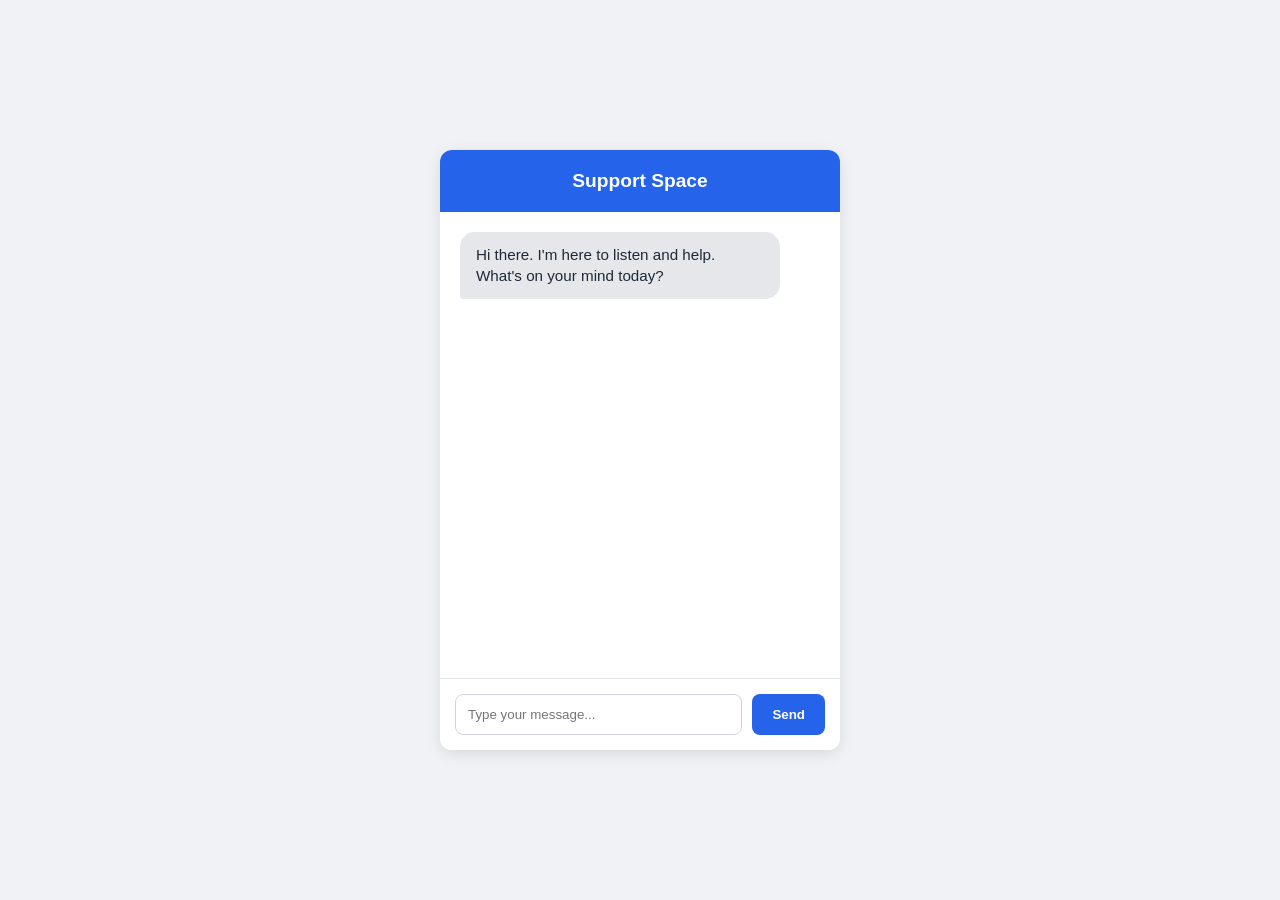
==== index.html @ b96ab1fa "Deployment ready" ====
<!DOCTYPE html>
<html lang="en">
<head>
    <meta charset="UTF-8">
    <meta name="viewport" content="width=device-width, initial-scale=1.0">
    <title>AI Mental Health Assistant</title>
    <style>
        body { font-family: 'Segoe UI', Tahoma, Geneva, Verdana, sans-serif; background-color: #f0f2f5; margin: 0; display: flex; justify-content: center; align-items: center; height: 100vh; }
        .chat-container { width: 400px; height: 600px; background: white; border-radius: 12px; box-shadow: 0 4px 15px rgba(0,0,0,0.1); display: flex; flex-direction: column; overflow: hidden; }
        .header { background: #2563eb; color: white; padding: 20px; text-align: center; font-weight: bold; font-size: 1.2em; }
        .chat-box { flex: 1; padding: 20px; overflow-y: auto; display: flex; flex-direction: column; gap: 15px; }
        .message { max-width: 80%; padding: 12px 16px; border-radius: 15px; line-height: 1.4; font-size: 0.95em; }
        .user-msg { background: #2563eb; color: white; align-self: flex-end; border-bottom-right-radius: 4px; }
        .bot-msg { background: #e5e7eb; color: #1f2937; align-self: flex-start; border-bottom-left-radius: 4px; }
        .bot-strategy { font-size: 0.85em; background: #dbeafe; color: #1e40af; padding: 8px 12px; border-radius: 8px; margin-top: 5px; border-left: 4px solid #3b82f6; }
        .emergency { background: #fee2e2; color: #991b1b; border-left: 4px solid #dc2626; font-weight: bold; }
        .input-area { padding: 15px; background: white; border-top: 1px solid #e5e7eb; display: flex; gap: 10px; }
        input { flex: 1; padding: 12px; border: 1px solid #d1d5db; border-radius: 8px; outline: none; }
        button { padding: 12px 20px; background: #2563eb; color: white; border: none; border-radius: 8px; cursor: pointer; font-weight: bold; }
        button:hover { background: #1d4ed8; }
    </style>
</head>
<body>

<div class="chat-container">
    <div class="header">Support Space</div>
    <div class="chat-box" id="chat-box">
        <div class="message bot-msg">Hi there. I'm here to listen and help. What's on your mind today?</div>
    </div>
    <div class="input-area">
        <input type="text" id="user-input" placeholder="Type your message..." onkeypress="handleKeyPress(event)">
        <button onclick="sendMessage()">Send</button>
    </div>
</div>

<script>
    async function sendMessage() {
        const inputField = document.getElementById("user-input");
        const message = inputField.value.trim();
        if (!message) return;

        // 1. Display User Message
        appendMessage(message, "user-msg");
        inputField.value = "";

        // 2. Send to FastAPI Backend
        try {
            const response = await fetch("/chat", {
                method: "POST",
                headers: { "Content-Type": "application/json" },
                body: JSON.stringify({ user_message: message })
            });
            const data = await response.json();

            // 3. Display Bot Reply
            let botClasses = "message bot-msg";
            if (data.is_escalated) botClasses += " emergency"; // Make it red if it's an emergency
            
            appendMessage(data.reply, botClasses);

            // 4. Display Coping Strategy (if it exists)
            if (data.coping_strategy && !data.is_escalated) {
                const strategyHtml = `<div class="bot-strategy"><b>Suggested Strategy:</b> ${data.coping_strategy}</div>`;
                const chatBox = document.getElementById("chat-box");
                chatBox.insertAdjacentHTML('beforeend', strategyHtml);
                chatBox.scrollTop = chatBox.scrollHeight;
            }

        } catch (error) {
            appendMessage("Sorry, the server is offline.", "message bot-msg emergency");
        }
    }

    function appendMessage(text, className) {
        const chatBox = document.getElementById("chat-box");
        const msgDiv = document.createElement("div");
        msgDiv.className = `message ${className}`;
        msgDiv.textContent = text;
        chatBox.appendChild(msgDiv);
        chatBox.scrollTop = chatBox.scrollHeight;
    }

    function handleKeyPress(event) {
        if (event.key === "Enter") sendMessage();
    }
</script>

</body>
</html>
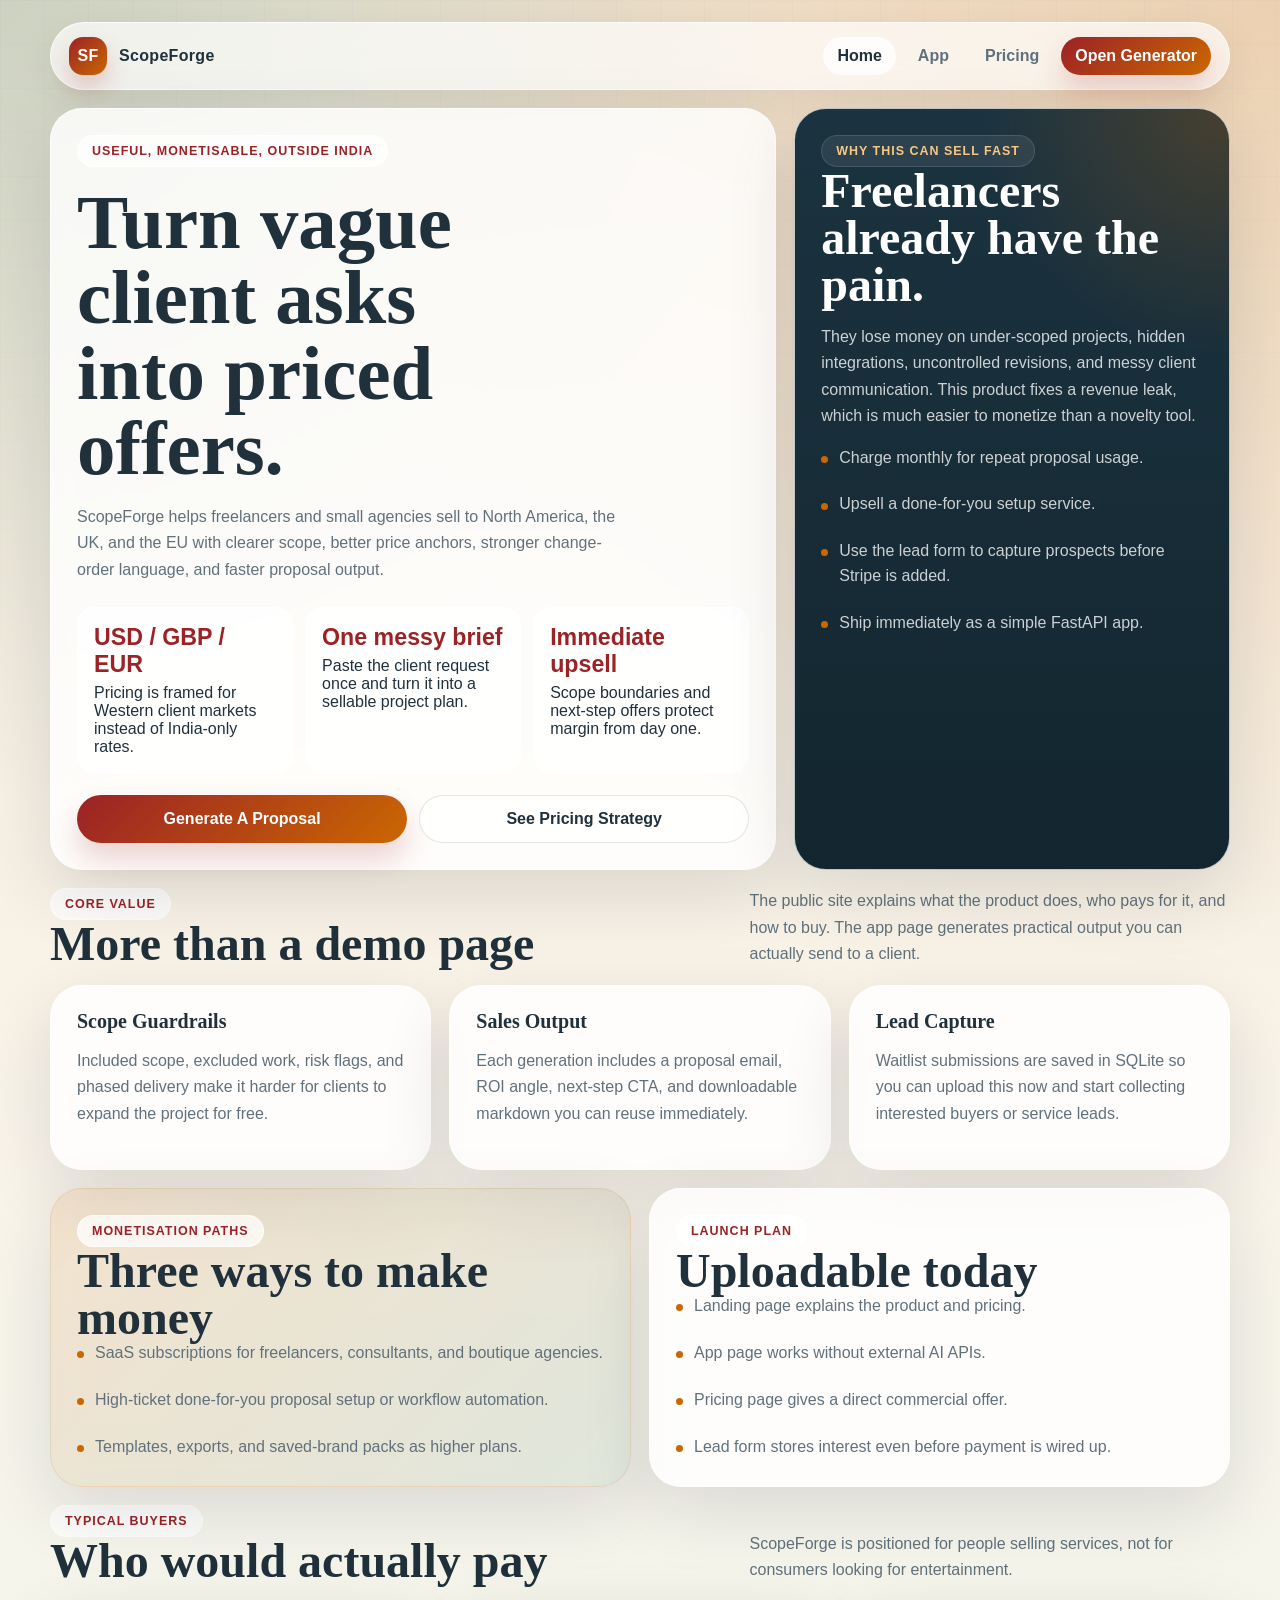
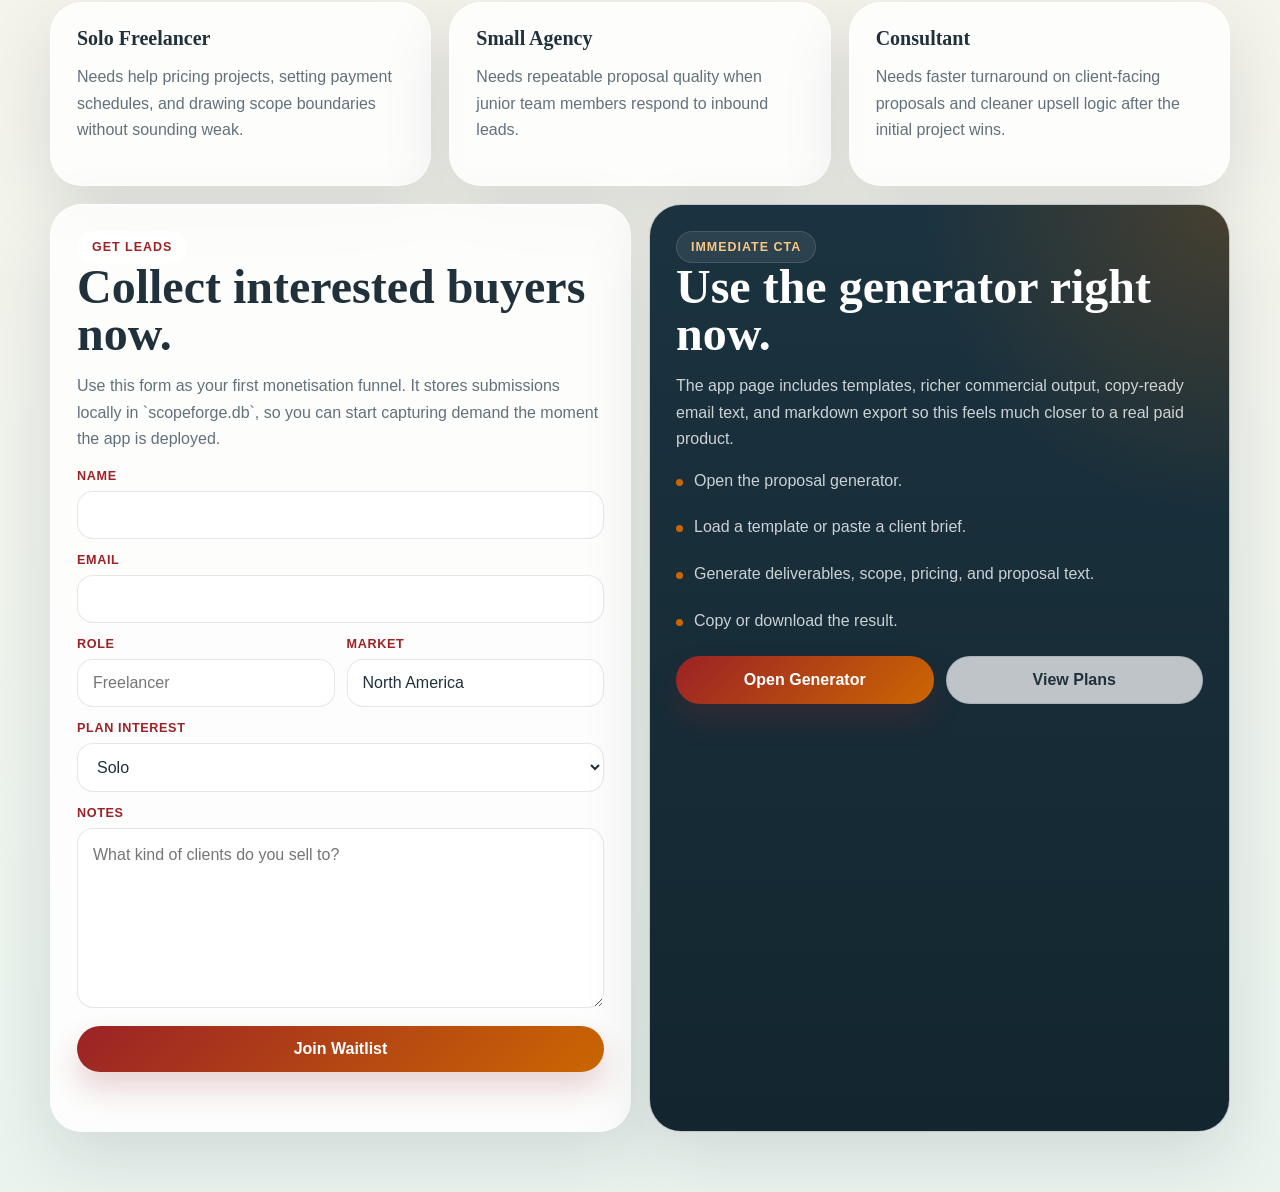
==== commit 7a24f51e: "chore: security enhancements, gitignore updates, and documentation" ====
--- a/index.html
+++ b/index.html
@@ -3,87 +3,210 @@
 <head>
     <meta charset="UTF-8">
     <meta name="viewport" content="width=device-width, initial-scale=1.0">
-    <title>AI Mental Health Assistant</title>
-    <style>
-        body { font-family: 'Segoe UI', Tahoma, Geneva, Verdana, sans-serif; background-color: #f0f2f5; margin: 0; display: flex; justify-content: center; align-items: center; height: 100vh; }
-        .chat-container { width: 400px; height: 600px; background: white; border-radius: 12px; box-shadow: 0 4px 15px rgba(0,0,0,0.1); display: flex; flex-direction: column; overflow: hidden; }
-        .header { background: #2563eb; color: white; padding: 20px; text-align: center; font-weight: bold; font-size: 1.2em; }
-        .chat-box { flex: 1; padding: 20px; overflow-y: auto; display: flex; flex-direction: column; gap: 15px; }
-        .message { max-width: 80%; padding: 12px 16px; border-radius: 15px; line-height: 1.4; font-size: 0.95em; }
-        .user-msg { background: #2563eb; color: white; align-self: flex-end; border-bottom-right-radius: 4px; }
-        .bot-msg { background: #e5e7eb; color: #1f2937; align-self: flex-start; border-bottom-left-radius: 4px; }
-        .bot-strategy { font-size: 0.85em; background: #dbeafe; color: #1e40af; padding: 8px 12px; border-radius: 8px; margin-top: 5px; border-left: 4px solid #3b82f6; }
-        .emergency { background: #fee2e2; color: #991b1b; border-left: 4px solid #dc2626; font-weight: bold; }
-        .input-area { padding: 15px; background: white; border-top: 1px solid #e5e7eb; display: flex; gap: 10px; }
-        input { flex: 1; padding: 12px; border: 1px solid #d1d5db; border-radius: 8px; outline: none; }
-        button { padding: 12px 20px; background: #2563eb; color: white; border: none; border-radius: 8px; cursor: pointer; font-weight: bold; }
-        button:hover { background: #1d4ed8; }
-    </style>
+    <title>ScopeForge | Proposal Generator For Western Client Work</title>
+    <link rel="stylesheet" href="/static/scopeforge.css">
 </head>
 <body>
-
-<div class="chat-container">
-    <div class="header">Support Space</div>
-    <div class="chat-box" id="chat-box">
-        <div class="message bot-msg">Hi there. I'm here to listen and help. What's on your mind today?</div>
-    </div>
-    <div class="input-area">
-        <input type="text" id="user-input" placeholder="Type your message..." onkeypress="handleKeyPress(event)">
-        <button onclick="sendMessage()">Send</button>
-    </div>
-</div>
-
-<script>
-    async function sendMessage() {
-        const inputField = document.getElementById("user-input");
-        const message = inputField.value.trim();
-        if (!message) return;
-
-        // 1. Display User Message
-        appendMessage(message, "user-msg");
-        inputField.value = "";
-
-        // 2. Send to FastAPI Backend
-        try {
-            const response = await fetch("/chat", {
-                method: "POST",
-                headers: { "Content-Type": "application/json" },
-                body: JSON.stringify({ user_message: message })
-            });
-            const data = await response.json();
-
-            // 3. Display Bot Reply
-            let botClasses = "message bot-msg";
-            if (data.is_escalated) botClasses += " emergency"; // Make it red if it's an emergency
-            
-            appendMessage(data.reply, botClasses);
-
-            // 4. Display Coping Strategy (if it exists)
-            if (data.coping_strategy && !data.is_escalated) {
-                const strategyHtml = `<div class="bot-strategy"><b>Suggested Strategy:</b> ${data.coping_strategy}</div>`;
-                const chatBox = document.getElementById("chat-box");
-                chatBox.insertAdjacentHTML('beforeend', strategyHtml);
-                chatBox.scrollTop = chatBox.scrollHeight;
-            }
-
-        } catch (error) {
-            appendMessage("Sorry, the server is offline.", "message bot-msg emergency");
-        }
-    }
-
-    function appendMessage(text, className) {
-        const chatBox = document.getElementById("chat-box");
-        const msgDiv = document.createElement("div");
-        msgDiv.className = `message ${className}`;
-        msgDiv.textContent = text;
-        chatBox.appendChild(msgDiv);
-        chatBox.scrollTop = chatBox.scrollHeight;
-    }
-
-    function handleKeyPress(event) {
-        if (event.key === "Enter") sendMessage();
-    }
-</script>
-
+    <main class="page">
+        <nav class="nav">
+            <a class="brand" href="/">
+                <span class="brand-mark">SF</span>
+                <span>ScopeForge</span>
+            </a>
+            <div class="nav-links">
+                <a class="active" href="/">Home</a>
+                <a href="/app">App</a>
+                <a href="/pricing">Pricing</a>
+                <a class="cta-link" href="/app">Open Generator</a>
+            </div>
+        </nav>
+
+        <section class="hero">
+            <article class="hero-card">
+                <div class="eyebrow">Useful, monetisable, outside India</div>
+                <h1>Turn vague client asks into priced offers.</h1>
+                <div class="hero-copy">
+                    <p>
+                        ScopeForge helps freelancers and small agencies sell to North America,
+                        the UK, and the EU with clearer scope, better price anchors, stronger
+                        change-order language, and faster proposal output.
+                    </p>
+                </div>
+                <div class="metric-row">
+                    <div class="metric">
+                        <strong>USD / GBP / EUR</strong>
+                        <span>Pricing is framed for Western client markets instead of India-only rates.</span>
+                    </div>
+                    <div class="metric">
+                        <strong>One messy brief</strong>
+                        <span>Paste the client request once and turn it into a sellable project plan.</span>
+                    </div>
+                    <div class="metric">
+                        <strong>Immediate upsell</strong>
+                        <span>Scope boundaries and next-step offers protect margin from day one.</span>
+                    </div>
+                </div>
+                <div class="actions">
+                    <a class="button button-primary" href="/app">Generate A Proposal</a>
+                    <a class="button button-ghost" href="/pricing">See Pricing Strategy</a>
+                </div>
+            </article>
+
+            <aside class="hero-card dark-card">
+                <div class="eyebrow">Why this can sell fast</div>
+                <h2>Freelancers already have the pain.</h2>
+                <p>
+                    They lose money on under-scoped projects, hidden integrations,
+                    uncontrolled revisions, and messy client communication. This product
+                    fixes a revenue leak, which is much easier to monetize than a novelty tool.
+                </p>
+                <ul class="list">
+                    <li>Charge monthly for repeat proposal usage.</li>
+                    <li>Upsell a done-for-you setup service.</li>
+                    <li>Use the lead form to capture prospects before Stripe is added.</li>
+                    <li>Ship immediately as a simple FastAPI app.</li>
+                </ul>
+            </aside>
+        </section>
+
+        <section class="section">
+            <div class="section-header">
+                <div>
+                    <div class="eyebrow">Core Value</div>
+                    <h2>More than a demo page</h2>
+                </div>
+                <p>
+                    The public site explains what the product does, who pays for it, and how to buy.
+                    The app page generates practical output you can actually send to a client.
+                </p>
+            </div>
+            <div class="cards-3">
+                <article class="card">
+                    <h3>Scope Guardrails</h3>
+                    <p>Included scope, excluded work, risk flags, and phased delivery make it harder for clients to expand the project for free.</p>
+                </article>
+                <article class="card">
+                    <h3>Sales Output</h3>
+                    <p>Each generation includes a proposal email, ROI angle, next-step CTA, and downloadable markdown you can reuse immediately.</p>
+                </article>
+                <article class="card">
+                    <h3>Lead Capture</h3>
+                    <p>Waitlist submissions are saved in SQLite so you can upload this now and start collecting interested buyers or service leads.</p>
+                </article>
+            </div>
+        </section>
+
+        <section class="section split">
+            <article class="card highlight">
+                <div class="eyebrow">Monetisation Paths</div>
+                <h2>Three ways to make money</h2>
+                <ul class="list">
+                    <li>SaaS subscriptions for freelancers, consultants, and boutique agencies.</li>
+                    <li>High-ticket done-for-you proposal setup or workflow automation.</li>
+                    <li>Templates, exports, and saved-brand packs as higher plans.</li>
+                </ul>
+            </article>
+            <article class="card">
+                <div class="eyebrow">Launch Plan</div>
+                <h2>Uploadable today</h2>
+                <ul class="list">
+                    <li>Landing page explains the product and pricing.</li>
+                    <li>App page works without external AI APIs.</li>
+                    <li>Pricing page gives a direct commercial offer.</li>
+                    <li>Lead form stores interest even before payment is wired up.</li>
+                </ul>
+            </article>
+        </section>
+
+        <section class="section">
+            <div class="section-header">
+                <div>
+                    <div class="eyebrow">Typical Buyers</div>
+                    <h2>Who would actually pay</h2>
+                </div>
+                <p>ScopeForge is positioned for people selling services, not for consumers looking for entertainment.</p>
+            </div>
+            <div class="cards-3">
+                <article class="card">
+                    <h3>Solo Freelancer</h3>
+                    <p>Needs help pricing projects, setting payment schedules, and drawing scope boundaries without sounding weak.</p>
+                </article>
+                <article class="card">
+                    <h3>Small Agency</h3>
+                    <p>Needs repeatable proposal quality when junior team members respond to inbound leads.</p>
+                </article>
+                <article class="card">
+                    <h3>Consultant</h3>
+                    <p>Needs faster turnaround on client-facing proposals and cleaner upsell logic after the initial project wins.</p>
+                </article>
+            </div>
+        </section>
+
+        <section class="section footer-grid">
+            <article class="footer-card">
+                <div class="eyebrow">Get Leads</div>
+                <h2>Collect interested buyers now.</h2>
+                <p>
+                    Use this form as your first monetisation funnel. It stores submissions locally in
+                    `scopeforge.db`, so you can start capturing demand the moment the app is deployed.
+                </p>
+                <form class="form-grid lead-form">
+                    <div>
+                        <label class="label" for="lead-name-home">Name</label>
+                        <input id="lead-name-home" name="name" type="text" required>
+                    </div>
+                    <div>
+                        <label class="label" for="lead-email-home">Email</label>
+                        <input id="lead-email-home" name="email" type="email" required>
+                    </div>
+                    <div class="mini-grid">
+                        <div>
+                            <label class="label" for="lead-role-home">Role</label>
+                            <input id="lead-role-home" name="role" type="text" placeholder="Freelancer" required>
+                        </div>
+                        <div>
+                            <label class="label" for="lead-market-home">Market</label>
+                            <input id="lead-market-home" name="market" type="text" value="North America" required>
+                        </div>
+                    </div>
+                    <div>
+                        <label class="label" for="lead-plan-home">Plan Interest</label>
+                        <select id="lead-plan-home" name="plan_interest">
+                            <option value="Solo">Solo</option>
+                            <option value="Studio">Studio</option>
+                            <option value="Agency">Agency</option>
+                            <option value="Done-for-you setup">Done-for-you setup</option>
+                        </select>
+                    </div>
+                    <div>
+                        <label class="label" for="lead-notes-home">Notes</label>
+                        <textarea id="lead-notes-home" name="notes" placeholder="What kind of clients do you sell to?"></textarea>
+                    </div>
+                    <button class="button button-primary button-block" type="submit" data-label="Join Waitlist">Join Waitlist</button>
+                    <div class="status"></div>
+                </form>
+            </article>
+
+            <article class="footer-card dark-card">
+                <div class="eyebrow">Immediate CTA</div>
+                <h2>Use the generator right now.</h2>
+                <p>
+                    The app page includes templates, richer commercial output, copy-ready email text,
+                    and markdown export so this feels much closer to a real paid product.
+                </p>
+                <ul class="list">
+                    <li>Open the proposal generator.</li>
+                    <li>Load a template or paste a client brief.</li>
+                    <li>Generate deliverables, scope, pricing, and proposal text.</li>
+                    <li>Copy or download the result.</li>
+                </ul>
+                <div class="actions">
+                    <a class="button button-primary" href="/app">Open Generator</a>
+                    <a class="button button-ghost" href="/pricing">View Plans</a>
+                </div>
+            </article>
+        </section>
+    </main>
+    <script src="/static/scopeforge.js"></script>
 </body>
-</html>+</html>
--- a/static/scopeforge.css
+++ b/static/scopeforge.css
@@ -0,0 +1,710 @@
+:root {
+    --bg-top: #f3e8d8;
+    --bg-bottom: #eaf4ef;
+    --surface: rgba(255, 255, 255, 0.82);
+    --surface-strong: rgba(255, 255, 255, 0.94);
+    --surface-dark: #17313d;
+    --text: #20313c;
+    --muted: #61717c;
+    --line: rgba(32, 49, 60, 0.12);
+    --accent: #ca6702;
+    --accent-deep: #9b2226;
+    --accent-soft: rgba(202, 103, 2, 0.12);
+    --green: #1d6b57;
+    --green-soft: rgba(29, 107, 87, 0.12);
+    --shadow: 0 24px 70px rgba(15, 23, 42, 0.12);
+    --radius-xl: 32px;
+    --radius-lg: 24px;
+    --radius-md: 18px;
+    --radius-sm: 12px;
+    --max-width: 1180px;
+}
+
+* {
+    box-sizing: border-box;
+}
+
+html {
+    scroll-behavior: smooth;
+}
+
+body {
+    margin: 0;
+    min-height: 100vh;
+    color: var(--text);
+    font-family: "Avenir Next", "Trebuchet MS", sans-serif;
+    background:
+        radial-gradient(circle at top left, rgba(29, 107, 87, 0.18), transparent 26%),
+        radial-gradient(circle at top right, rgba(202, 103, 2, 0.18), transparent 32%),
+        linear-gradient(180deg, var(--bg-top) 0%, #f9f4ea 42%, var(--bg-bottom) 100%);
+}
+
+body::before {
+    content: "";
+    position: fixed;
+    inset: 0;
+    pointer-events: none;
+    background-image:
+        linear-gradient(rgba(32, 49, 60, 0.03) 1px, transparent 1px),
+        linear-gradient(90deg, rgba(32, 49, 60, 0.03) 1px, transparent 1px);
+    background-size: 44px 44px;
+    mask-image: linear-gradient(180deg, rgba(0, 0, 0, 0.45), transparent 82%);
+}
+
+a {
+    color: inherit;
+    text-decoration: none;
+}
+
+img {
+    max-width: 100%;
+    display: block;
+}
+
+.page {
+    width: min(var(--max-width), calc(100% - 28px));
+    margin: 0 auto;
+    padding: 22px 0 60px;
+    position: relative;
+}
+
+.nav {
+    display: flex;
+    align-items: center;
+    justify-content: space-between;
+    gap: 16px;
+    padding: 14px 18px;
+    margin-bottom: 18px;
+    border: 1px solid rgba(255, 255, 255, 0.7);
+    border-radius: 999px;
+    background: rgba(255, 255, 255, 0.68);
+    backdrop-filter: blur(14px);
+    box-shadow: 0 12px 40px rgba(15, 23, 42, 0.08);
+}
+
+.brand {
+    display: inline-flex;
+    align-items: center;
+    gap: 12px;
+    font-weight: 800;
+    letter-spacing: 0.02em;
+}
+
+.brand-mark {
+    width: 38px;
+    height: 38px;
+    border-radius: 14px;
+    display: grid;
+    place-items: center;
+    color: white;
+    background: linear-gradient(135deg, var(--accent-deep), var(--accent));
+    box-shadow: 0 12px 24px rgba(155, 34, 38, 0.22);
+}
+
+.nav-links {
+    display: flex;
+    align-items: center;
+    gap: 8px;
+    flex-wrap: wrap;
+}
+
+.nav-links a {
+    padding: 10px 14px;
+    border-radius: 999px;
+    color: var(--muted);
+    font-weight: 600;
+}
+
+.nav-links a.active,
+.nav-links a:hover {
+    background: rgba(255, 255, 255, 0.78);
+    color: var(--text);
+}
+
+.cta-link {
+    background: linear-gradient(135deg, var(--accent-deep), var(--accent));
+    color: white !important;
+    box-shadow: 0 14px 28px rgba(155, 34, 38, 0.18);
+}
+
+.hero,
+.split,
+.cards-3,
+.cards-2,
+.pricing-grid,
+.compare-grid,
+.app-layout,
+.footer-grid {
+    display: grid;
+    gap: 18px;
+}
+
+.hero {
+    grid-template-columns: 1.25fr 0.75fr;
+    align-items: stretch;
+    margin-bottom: 18px;
+}
+
+.split {
+    grid-template-columns: repeat(2, minmax(0, 1fr));
+}
+
+.cards-3 {
+    grid-template-columns: repeat(3, minmax(0, 1fr));
+}
+
+.cards-2,
+.compare-grid,
+.footer-grid {
+    grid-template-columns: repeat(2, minmax(0, 1fr));
+}
+
+.pricing-grid {
+    grid-template-columns: repeat(3, minmax(0, 1fr));
+}
+
+.app-layout {
+    grid-template-columns: minmax(320px, 390px) minmax(0, 1fr);
+}
+
+.panel,
+.hero-card,
+.card,
+.plan,
+.result-card,
+.footer-card {
+    background: var(--surface);
+    border: 1px solid rgba(255, 255, 255, 0.72);
+    border-radius: var(--radius-xl);
+    box-shadow: var(--shadow);
+    backdrop-filter: blur(12px);
+}
+
+.hero-card,
+.panel,
+.card,
+.footer-card {
+    padding: 26px;
+}
+
+.plan,
+.result-card {
+    padding: 22px;
+}
+
+.table-wrap {
+    width: 100%;
+    overflow-x: auto;
+}
+
+.eyebrow {
+    display: inline-flex;
+    align-items: center;
+    gap: 8px;
+    padding: 8px 14px;
+    border-radius: 999px;
+    background: rgba(255, 255, 255, 0.72);
+    border: 1px solid rgba(255, 255, 255, 0.75);
+    color: var(--accent-deep);
+    font-size: 0.78rem;
+    letter-spacing: 0.08em;
+    text-transform: uppercase;
+    font-weight: 800;
+}
+
+h1,
+h2,
+h3,
+h4 {
+    margin: 0;
+    font-family: Georgia, "Times New Roman", serif;
+    line-height: 0.98;
+    font-weight: 700;
+}
+
+h1 {
+    font-size: clamp(2.9rem, 6vw, 5.7rem);
+    margin-top: 18px;
+    max-width: 10ch;
+}
+
+h2 {
+    font-size: clamp(2rem, 4vw, 3rem);
+}
+
+h3 {
+    font-size: 1.25rem;
+}
+
+p,
+.body-copy {
+    color: var(--muted);
+    line-height: 1.65;
+    font-size: 1rem;
+}
+
+.hero-copy p {
+    max-width: 62ch;
+    margin: 18px 0 0;
+}
+
+.metric-row,
+.inline-pills,
+.stack,
+.list,
+.price-points,
+.actions,
+.stat-row,
+.template-list,
+.mini-grid {
+    display: grid;
+    gap: 12px;
+}
+
+.metric-row {
+    grid-template-columns: repeat(3, minmax(0, 1fr));
+    margin-top: 24px;
+}
+
+.mini-grid {
+    grid-template-columns: repeat(2, minmax(0, 1fr));
+}
+
+.metric,
+.mini-card,
+.pill,
+.note,
+.feature-chip,
+.template-button,
+.toast {
+    border-radius: var(--radius-md);
+}
+
+.metric,
+.mini-card,
+.note {
+    padding: 16px;
+    background: rgba(255, 255, 255, 0.76);
+    border: 1px solid rgba(255, 255, 255, 0.8);
+}
+
+.metric strong,
+.price {
+    display: block;
+    font-size: 1.45rem;
+    color: var(--accent-deep);
+    margin-bottom: 6px;
+}
+
+.plan-actions {
+    display: grid;
+    gap: 10px;
+    margin-top: 18px;
+}
+
+.plan-note {
+    min-height: 2.8em;
+}
+
+.list {
+    list-style: none;
+    padding: 0;
+    margin: 0;
+}
+
+.list li {
+    position: relative;
+    padding-left: 18px;
+    color: var(--muted);
+    line-height: 1.55;
+}
+
+.list li::before {
+    content: "";
+    position: absolute;
+    left: 0;
+    top: 0.63em;
+    width: 7px;
+    height: 7px;
+    border-radius: 999px;
+    background: var(--accent);
+}
+
+.list li + li {
+    margin-top: 10px;
+}
+
+.highlight {
+    background: linear-gradient(135deg, rgba(202, 103, 2, 0.12), rgba(29, 107, 87, 0.1));
+    border: 1px solid rgba(202, 103, 2, 0.12);
+}
+
+.dark-card {
+    background:
+        radial-gradient(circle at top right, rgba(202, 103, 2, 0.25), transparent 28%),
+        linear-gradient(180deg, #1b3340, #13262f);
+    color: white;
+}
+
+.dark-card p,
+.dark-card .list li,
+.dark-card .muted {
+    color: rgba(255, 255, 255, 0.78);
+}
+
+.dark-card .eyebrow {
+    background: rgba(255, 255, 255, 0.08);
+    border-color: rgba(255, 255, 255, 0.12);
+    color: #f9c784;
+}
+
+.button,
+button,
+.template-button {
+    appearance: none;
+    border: none;
+    cursor: pointer;
+    font: inherit;
+    font-weight: 700;
+    transition: transform 0.18s ease, box-shadow 0.18s ease, opacity 0.18s ease;
+}
+
+.button:hover,
+button:hover,
+.template-button:hover {
+    transform: translateY(-1px);
+}
+
+.button,
+button {
+    border-radius: 999px;
+    padding: 14px 18px;
+}
+
+.button-primary,
+.button-secondary,
+.button-ghost {
+    display: inline-flex;
+    align-items: center;
+    justify-content: center;
+    gap: 8px;
+}
+
+.button-primary {
+    background: linear-gradient(135deg, var(--accent-deep), var(--accent));
+    color: white;
+    box-shadow: 0 16px 30px rgba(155, 34, 38, 0.2);
+}
+
+.button-secondary {
+    background: linear-gradient(135deg, var(--green), #2b8a6e);
+    color: white;
+    box-shadow: 0 14px 26px rgba(29, 107, 87, 0.18);
+}
+
+.button-ghost {
+    background: rgba(255, 255, 255, 0.72);
+    color: var(--text);
+    border: 1px solid var(--line);
+}
+
+.button-block {
+    width: 100%;
+}
+
+.actions {
+    grid-template-columns: repeat(2, minmax(0, 1fr));
+    margin-top: 22px;
+}
+
+.label {
+    display: block;
+    margin-bottom: 8px;
+    font-size: 0.79rem;
+    letter-spacing: 0.05em;
+    text-transform: uppercase;
+    color: var(--accent-deep);
+    font-weight: 800;
+}
+
+input,
+select,
+textarea {
+    width: 100%;
+    border: 1px solid var(--line);
+    border-radius: 16px;
+    padding: 14px 15px;
+    background: rgba(255, 255, 255, 0.94);
+    font: inherit;
+    color: var(--text);
+    transition: border-color 0.18s ease, box-shadow 0.18s ease, transform 0.18s ease;
+}
+
+textarea {
+    min-height: 180px;
+    resize: vertical;
+    line-height: 1.55;
+}
+
+input:focus,
+select:focus,
+textarea:focus {
+    outline: none;
+    border-color: rgba(29, 107, 87, 0.48);
+    box-shadow: 0 0 0 4px rgba(29, 107, 87, 0.08);
+    transform: translateY(-1px);
+}
+
+.form-grid {
+    display: grid;
+    gap: 14px;
+}
+
+.template-list {
+    grid-template-columns: repeat(3, minmax(0, 1fr));
+}
+
+.template-button {
+    padding: 14px;
+    text-align: left;
+    background: rgba(255, 255, 255, 0.74);
+    border: 1px solid rgba(255, 255, 255, 0.78);
+    color: var(--text);
+}
+
+.template-button small,
+.muted,
+.tiny {
+    color: var(--muted);
+}
+
+.tiny {
+    font-size: 0.86rem;
+    line-height: 1.55;
+}
+
+.pill-bar,
+.stat-row {
+    display: flex;
+    flex-wrap: wrap;
+    gap: 10px;
+}
+
+.pill,
+.feature-chip {
+    display: inline-flex;
+    align-items: center;
+    gap: 8px;
+    padding: 9px 12px;
+    background: rgba(255, 255, 255, 0.78);
+    border: 1px solid rgba(255, 255, 255, 0.78);
+    font-weight: 700;
+}
+
+.result-shell {
+    display: grid;
+    gap: 18px;
+}
+
+.result-top {
+    display: grid;
+    grid-template-columns: repeat(3, minmax(0, 1fr));
+    gap: 12px;
+}
+
+.result-pill {
+    padding: 18px;
+    border-radius: var(--radius-md);
+    background: rgba(255, 255, 255, 0.76);
+    border: 1px solid rgba(255, 255, 255, 0.82);
+}
+
+.result-pill span {
+    display: block;
+    margin-bottom: 8px;
+    font-size: 0.74rem;
+    letter-spacing: 0.06em;
+    text-transform: uppercase;
+    color: var(--muted);
+    font-weight: 800;
+}
+
+.result-pill strong {
+    display: block;
+    font-size: 1.15rem;
+    line-height: 1.35;
+}
+
+.result-grid {
+    display: grid;
+    grid-template-columns: repeat(2, minmax(0, 1fr));
+    gap: 18px;
+}
+
+.text-block {
+    padding: 18px;
+    border-radius: var(--radius-md);
+    background: rgba(255, 251, 245, 0.9);
+    border: 1px solid rgba(32, 49, 60, 0.08);
+    white-space: pre-wrap;
+    line-height: 1.65;
+}
+
+.compare-table {
+    width: 100%;
+    border-collapse: collapse;
+    overflow: hidden;
+}
+
+.compare-table th,
+.compare-table td {
+    padding: 14px 12px;
+    text-align: left;
+    border-bottom: 1px solid rgba(32, 49, 60, 0.08);
+    vertical-align: top;
+}
+
+.compare-table th {
+    font-size: 0.82rem;
+    text-transform: uppercase;
+    letter-spacing: 0.06em;
+    color: var(--muted);
+}
+
+.compare-table td .tiny {
+    margin: 0;
+}
+
+.section {
+    margin-top: 18px;
+}
+
+.section-header {
+    display: flex;
+    align-items: end;
+    justify-content: space-between;
+    gap: 16px;
+    margin-bottom: 18px;
+}
+
+.section-header p {
+    margin: 0;
+    max-width: 54ch;
+}
+
+.footer-card {
+    min-height: 100%;
+}
+
+.status {
+    min-height: 1.2em;
+    color: var(--green);
+    font-weight: 700;
+}
+
+.empty-state {
+    display: grid;
+    gap: 16px;
+    align-content: center;
+    min-height: 100%;
+}
+
+.art {
+    min-height: 220px;
+    border-radius: 26px;
+    background:
+        radial-gradient(circle at 20% 22%, rgba(202, 103, 2, 0.22), transparent 20%),
+        radial-gradient(circle at 78% 28%, rgba(29, 107, 87, 0.2), transparent 18%),
+        linear-gradient(135deg, #fffaf2, #eef8f3);
+    border: 1px solid rgba(32, 49, 60, 0.08);
+    position: relative;
+    overflow: hidden;
+}
+
+.art::before,
+.art::after {
+    content: "";
+    position: absolute;
+    border-radius: 20px;
+}
+
+.art::before {
+    left: 20px;
+    right: 20px;
+    bottom: 18px;
+    height: 16px;
+    background: rgba(32, 49, 60, 0.08);
+    box-shadow:
+        0 -42px 0 rgba(32, 49, 60, 0.12),
+        0 -84px 0 rgba(32, 49, 60, 0.06);
+}
+
+.art::after {
+    top: 26px;
+    right: 18px;
+    width: 30%;
+    height: 120px;
+    background: linear-gradient(180deg, rgba(202, 103, 2, 0.2), rgba(29, 107, 87, 0.18));
+}
+
+.hidden {
+    display: none !important;
+}
+
+@media (max-width: 1024px) {
+    .hero,
+    .split,
+    .cards-3,
+    .pricing-grid,
+    .compare-grid,
+    .app-layout,
+    .result-grid,
+    .footer-grid {
+        grid-template-columns: 1fr;
+    }
+
+    .metric-row,
+    .result-top,
+    .template-list {
+        grid-template-columns: 1fr;
+    }
+
+    .actions {
+        grid-template-columns: 1fr;
+    }
+}
+
+@media (max-width: 720px) {
+    .page {
+        width: min(calc(100% - 18px), var(--max-width));
+        padding-top: 14px;
+    }
+
+    .nav {
+        flex-direction: column;
+        align-items: stretch;
+        border-radius: 28px;
+    }
+
+    .nav-links {
+        justify-content: center;
+    }
+
+    .hero-card,
+    .panel,
+    .card,
+    .plan,
+    .result-card,
+    .footer-card {
+        padding: 20px;
+    }
+
+    h1 {
+        font-size: 2.9rem;
+    }
+
+    .metric-row,
+    .mini-grid {
+        grid-template-columns: 1fr;
+    }
+}
